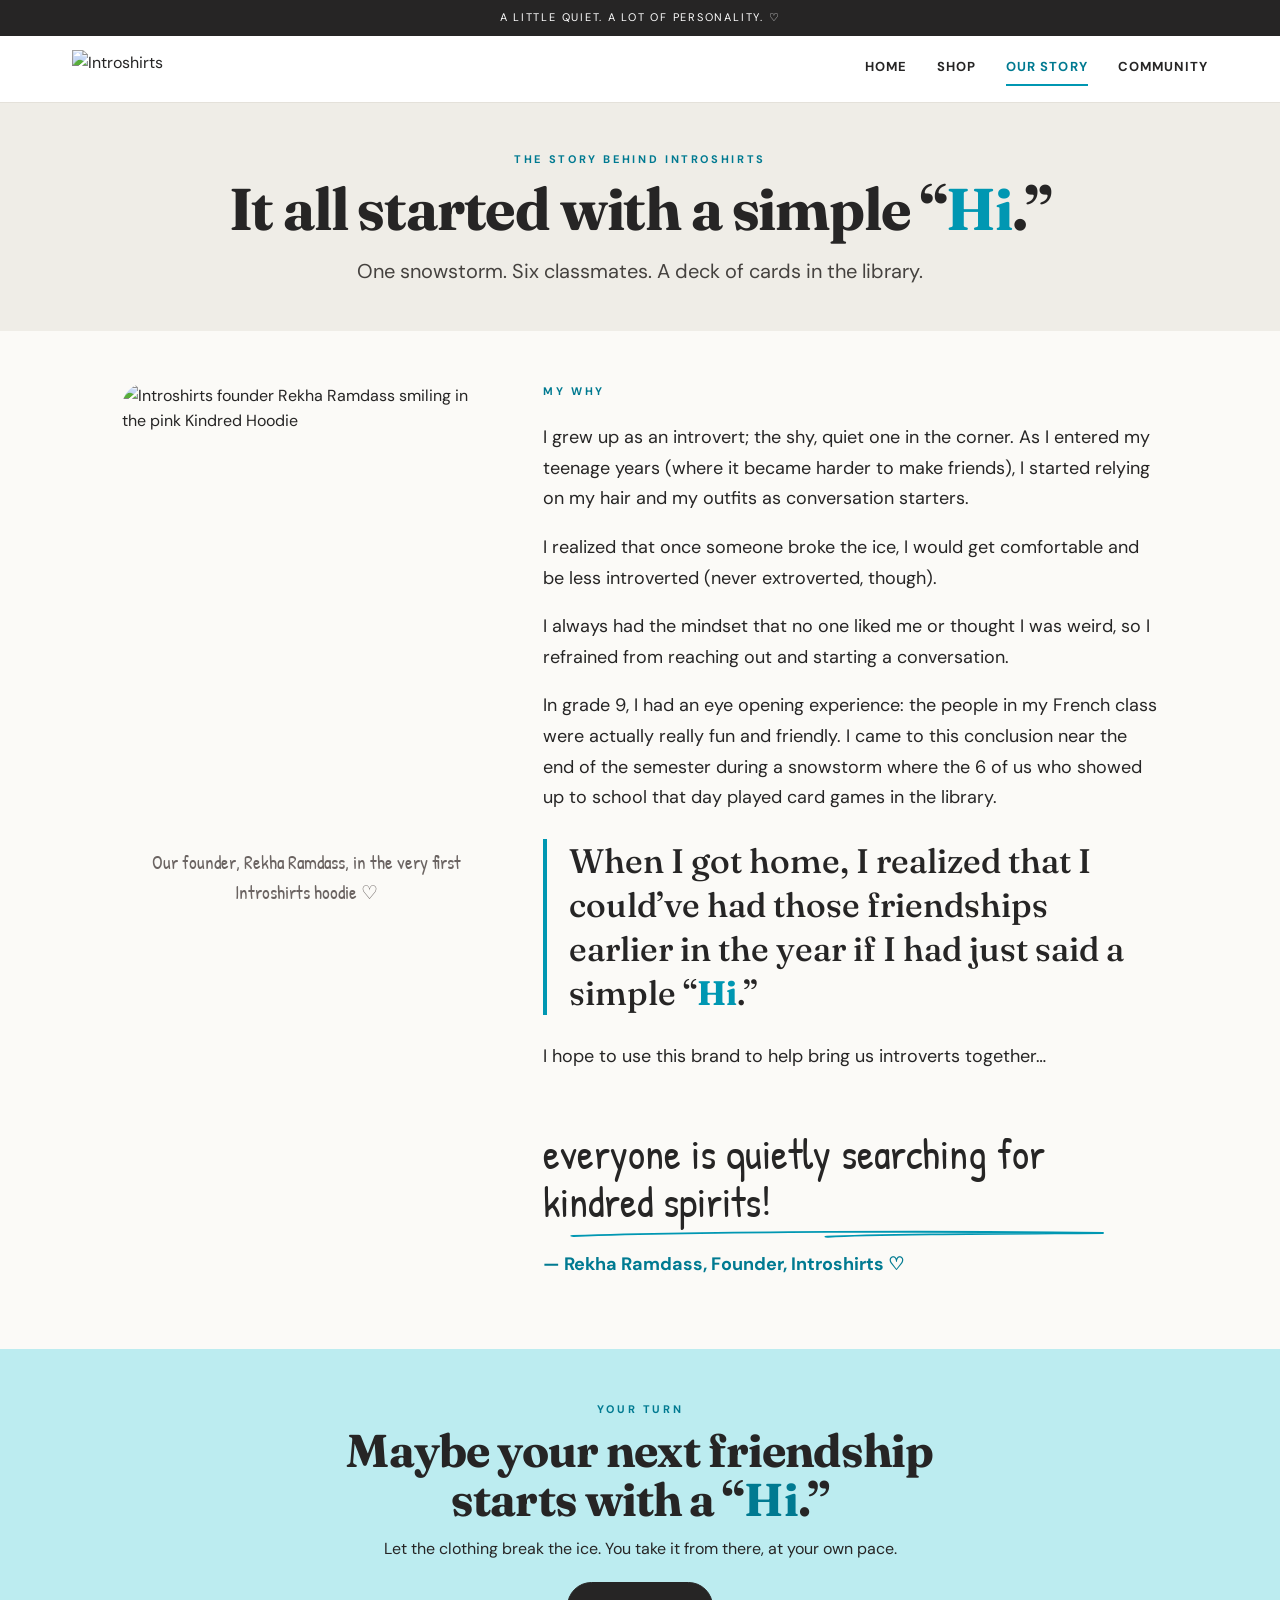
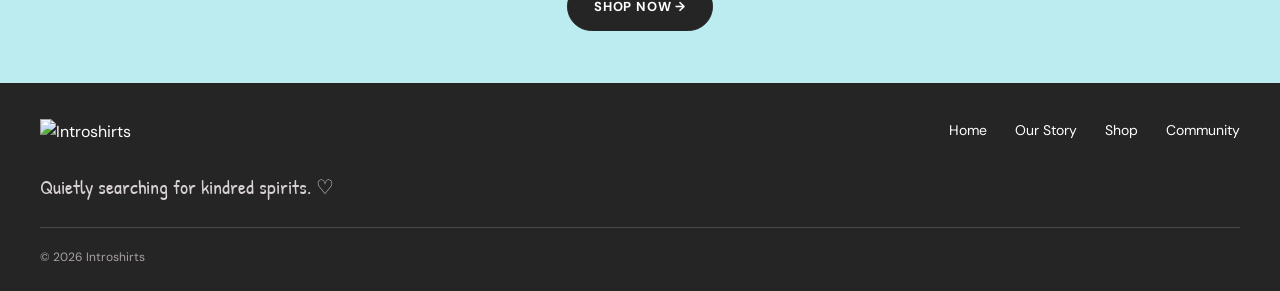
==== story.html @ 3ccbe6c5 "Add files via upload" ====
<!DOCTYPE html>
<html lang="en">
<head>
<meta charset="utf-8">
<meta name="viewport" content="width=device-width, initial-scale=1">
<title>Our Story — Introshirts</title>
<meta name="description" content="The story behind Introshirts: one snowstorm, six classmates, and the realization that friendship can start with a simple Hi.">
<link rel="icon" href="assets/favicon.svg" type="image/svg+xml">
<link rel="stylesheet" href="styles.css">
</head>
<body>

<div class="announcement">A little quiet. A lot of personality. ♡</div>

<header class="site">
  <div class="nav">
    <a class="logo" href="index.html" aria-label="Introshirts home"><img src="assets/logo.svg" alt="Introshirts"></a>
    <nav class="navlinks" aria-label="Main">
      <a href="index.html">Home</a>
      <a href="index.html#shop">Shop</a>
      <a class="active" href="story.html" aria-current="page">Our Story</a>
      <a href="index.html#community">Community</a>
    </nav>
  </div>
</header>

<main>

<section class="story-hero">
  <span class="tag-label">The story behind Introshirts</span>
  <h1>It all started with a simple “<span class="hi">Hi</span>.”</h1>
  <p>One snowstorm. Six classmates. A deck of cards in the library.</p>
</section>

<div class="story-layout">
  <div class="story-photo">
    <figure>
      <img src="assets/founder.jpg" alt="Introshirts founder Rekha Ramdass smiling in the pink Kindred Hoodie" width="1152" height="1412">
      <figcaption>Our founder, Rekha Ramdass, in the very first Introshirts hoodie ♡</figcaption>
    </figure>
  </div>

  <article class="story-body">
    <span class="tag-label" style="margin-bottom:22px">My why</span>
    <p>I grew up as an introvert; the shy, quiet one in the corner. As I entered my teenage years (where it became harder to make friends), I started relying on my hair and my outfits as conversation starters.</p>
    <p>I realized that once someone broke the ice, I would get comfortable and be less introverted (never extroverted, though).</p>
    <p>I always had the mindset that no one liked me or thought I was weird, so I refrained from reaching out and starting a conversation.</p>
    <p>In grade 9, I had an eye opening experience: the people in my French class were actually really fun and friendly. I came to this conclusion near the end of the semester during a snowstorm where the 6 of us who showed up to school that day played card games in the library.</p>
    <p class="big">When I got home, I realized that I could’ve had those friendships earlier in the year if I had just said a simple “<span class="hi">Hi</span>.”</p>
    <p>I hope to use this brand to help bring us introverts together…</p>
    <p class="closing slogan">everyone is quietly searching for kindred spirits!</p>
    <p class="signature">— Rekha Ramdass, Founder, Introshirts ♡</p>
  </article>
</div>

<section class="cta">
  <span class="tag-label">Your turn</span>
  <h2>Maybe your next friendship starts with a “<span class="hi">Hi</span>.”</h2>
  <p>Let the clothing break the ice. You take it from there, at your own pace.</p>
  <a class="btn" href="index.html#shop">Shop Now →</a>
</section>

</main>

<footer class="site">
  <div class="footer-inner">
    <div>
      <img src="assets/logo-white.svg" alt="Introshirts">
      <p>Quietly searching for kindred spirits. ♡</p>
    </div>
    <nav class="footer-links" aria-label="Footer">
      <a href="index.html">Home</a>
      <a href="story.html">Our Story</a>
      <a href="index.html#shop">Shop</a>
      <a href="index.html#community">Community</a>
    </nav>
  </div>
  <div class="footer-bottom">© 2026 Introshirts</div>
</footer>

</body>
</html>
---- styles.css ----
/* Introshirts — shared styles for index.html and story.html */
@import url('https://fonts.googleapis.com/css2?family=DM+Sans:wght@400;500;700&family=Fraunces:opsz,wght@9..144,500;9..144,700&family=Patrick+Hand&display=swap');

:root {
  --ink: #262525;
  --muted: #6b6462;
  --cream: #fbfaf7;
  --stone: #efede7;
  --mist: #e1edef;
  --aqua: #bcecf0;
  --aqua-pale: #e4f6f8;
  --teal: #0097b2;        /* the "HI" teal from the logo */
  --teal-deep: #007a91;   /* small text on light backgrounds */
  --line: #e4e1da;
  --serif: 'Fraunces', Georgia, serif;
  --sans: 'DM Sans', Arial, Helvetica, sans-serif;
  --hand: 'Patrick Hand', 'Comic Sans MS', cursive;
}

* { box-sizing: border-box; }
html { scroll-behavior: smooth; }
body { margin: 0; background: var(--cream); color: var(--ink); font-family: var(--sans); line-height: 1.6; -webkit-font-smoothing: antialiased; }
img { max-width: 100%; height: auto; display: block; }
a { color: inherit; text-decoration: none; }
h1, h2, h3, p { margin-top: 0; }
h1, h2 { font-family: var(--serif); font-weight: 700; line-height: 1.06; letter-spacing: -0.02em; text-wrap: balance; }
:focus-visible { outline: 3px solid var(--teal); outline-offset: 3px; border-radius: 4px; }

/* Every "Hi" on the site wears the logo teal */
.hi { color: var(--teal); font-weight: 700; }

/* ---------- Header ---------- */
.announcement { background: var(--ink); color: #fff; text-align: center; padding: 9px 16px; font-size: 11px; letter-spacing: 0.16em; text-transform: uppercase; }
header.site { background: #fff; position: sticky; top: 0; z-index: 10; border-bottom: 1px solid var(--line); }
.nav { max-width: 1200px; margin: auto; display: flex; align-items: center; justify-content: space-between; gap: 24px; padding: 14px 32px; }
.nav .logo img { height: 38px; width: auto; }
.navlinks { display: flex; gap: 30px; font-size: 13px; font-weight: 700; letter-spacing: 0.08em; text-transform: uppercase; }
.navlinks a { white-space: nowrap; padding: 6px 0; border-bottom: 2px solid transparent; }
.navlinks a:hover, .navlinks a.active { border-color: var(--teal); color: var(--teal-deep); }

/* ---------- Buttons & labels ---------- */
.btn { display: inline-flex; align-items: center; justify-content: center; gap: 6px; padding: 15px 26px; border-radius: 999px; border: 1.5px solid var(--ink); background: var(--ink); color: #fff; font: 700 13px var(--sans); letter-spacing: 0.06em; text-transform: uppercase; cursor: pointer; transition: transform .2s, background .2s; }
.btn:hover { transform: translateY(-2px); background: var(--teal-deep); border-color: var(--teal-deep); }
.btn.light { background: #fff; color: var(--ink); border-color: #fff; }
.btn.outline { background: transparent; color: var(--ink); }
.btn.light:hover, .btn.outline:hover { background: var(--ink); color: #fff; border-color: var(--ink); }
.buttons { display: flex; gap: 12px; flex-wrap: wrap; margin-top: 20px; }
.tag-label { display: block; font-size: 11px; font-weight: 700; letter-spacing: 0.24em; text-transform: uppercase; color: var(--teal-deep); }
.section-title { font-size: clamp(30px, 3.8vw, 46px); margin: 8px 0 10px; }
.wrap { max-width: 1200px; margin: auto; padding: 52px 32px; }
.center { text-align: center; }
.lede { font-size: 17px; margin-bottom: 0; color: var(--muted); max-width: 560px; }
.center .lede { margin-left: auto; margin-right: auto; }
.note { font-size: 12px; color: var(--muted); margin: 22px 0 0; }

/* ---------- Hero ---------- */
.hero { background: var(--stone); overflow: hidden; }
.hero-inner { max-width: 1200px; margin: auto; display: grid; grid-template-columns: 1.05fr .95fr; gap: 40px; align-items: center; padding: 36px 32px 0; }
.hero-copy { padding-bottom: 36px; }
.hero h1 { margin: 0 0 16px; }
.hero h1 img { width: min(100%, 430px); }
.hero p { font-size: clamp(20px, 2vw, 24px); line-height: 1.45; max-width: 470px; color: #45423f; }
.slogan { font-family: var(--hand); font-size: 26px; line-height: 1.2; margin: 26px 0 0; display: inline-block; position: relative; padding-bottom: 12px; }
.slogan::after { content: ""; position: absolute; left: 4%; right: 8%; bottom: 0; height: 9px; background: no-repeat center/100% 100% url("data:image/svg+xml,%3Csvg xmlns='http://www.w3.org/2000/svg' viewBox='0 0 200 12' preserveAspectRatio='none'%3E%3Cpath d='M2 8 C50 2 140 1 198 4 C150 5 110 6 96 9' fill='none' stroke='%230097b2' stroke-width='2.4' stroke-linecap='round'/%3E%3C/svg%3E"); }
.hero-visual { position: relative; align-self: end; width: min(100%, 340px); justify-self: center; }
.hero-visual img { width: 100%; aspect-ratio: 4 / 5; object-fit: cover; border-radius: 300px 300px 0 0; }

/* ---------- Marquee ---------- */
.marquee { background: var(--aqua); overflow: hidden; padding: 16px 0; font-size: 12px; font-weight: 700; letter-spacing: 0.18em; text-transform: uppercase; white-space: nowrap; }
.marquee-track { display: inline-flex; animation: slide 36s linear infinite; }
.marquee-track span { padding-right: 34px; }
.marquee .hi { color: var(--teal-deep); }
@keyframes slide { to { transform: translateX(-50%); } }

/* ---------- Story teaser ---------- */
.story-teaser { display: grid; grid-template-columns: .8fr 1fr; gap: 56px; align-items: center; }
.story-teaser p { font-size: 17px; line-height: 1.65; margin-bottom: 12px; color: var(--muted); }
.story-art { position: relative; min-height: 280px; border-radius: 24px; background: var(--mist); display: grid; place-items: center; padding: 36px; }
.story-teaser .say-hi { color: var(--ink); margin: 0; text-align: center; font-family: var(--hand); font-size: clamp(44px, 4.6vw, 64px); line-height: 1; transform: rotate(-4deg); }
.say-hi .hi { font-size: 1.9em; letter-spacing: 0.02em; vertical-align: -0.08em; }
.say-hi-sub { display: block; position: relative; width: fit-content; margin: 14px auto 0; padding-bottom: 18px; font-size: 0.5em; }
.say-hi-sub::after { content: ""; position: absolute; left: -6%; right: -6%; bottom: 0; height: 12px; background: no-repeat center/100% 100% url("data:image/svg+xml,%3Csvg xmlns='http://www.w3.org/2000/svg' viewBox='0 0 200 12' preserveAspectRatio='none'%3E%3Cpath d='M2 8 C50 2 140 1 198 4 C150 5 110 6 96 9' fill='none' stroke='%230097b2' stroke-width='2.4' stroke-linecap='round'/%3E%3C/svg%3E"); }
.bubble { position: absolute; background: #fff; border-radius: 999px; padding: 10px 20px; font-family: var(--hand); font-size: 19px; box-shadow: 0 10px 26px rgba(38, 37, 37, .1); }
.bubble.one { top: -16px; right: 14px; transform: rotate(6deg); }
.bubble.two { bottom: -16px; left: 14px; transform: rotate(-5deg); }

/* ---------- Products ---------- */
.products { background: var(--stone); }
.products-grid { display: grid; grid-template-columns: 1fr 1fr; gap: 20px; margin: 28px auto 0; max-width: 820px; }
.product-card { background: #fff; border-radius: 22px; overflow: hidden; }
.product-card img { width: 100%; aspect-ratio: 1152 / 1412; object-fit: cover; object-position: 50% 100%; }
.product-meta { padding: 14px 20px 16px; display: flex; flex-wrap: wrap; justify-content: space-between; align-items: start; gap: 12px; }
.product-meta > div { flex: 1; min-width: 0; }
.options-bar { max-width: 820px; margin: 14px auto 0; background: #fff; border-radius: 22px; padding: 18px 28px; display: flex; flex-direction: column; align-items: center; gap: 14px; }
.options-bar .swatches + .swatches { width: 100%; justify-content: center; padding-top: 14px; border-top: 1px solid var(--line); }
.icon-text { display: flex; flex-direction: column; line-height: 1.3; }
.icon-text b { color: var(--ink); }
.size-chip { min-width: 30px; height: 30px; padding: 0 6px; border-radius: 8px; border: 1.5px solid var(--ink); display: grid; place-items: center; font-weight: 700; font-size: 12px; color: var(--ink); }
.swatches .now { color: var(--teal-deep); font-weight: 700; }
.options-bar .enquire { width: 100%; margin: 0; padding-top: 14px; border-top: 1px solid var(--line); text-align: center; font-size: 14px; color: var(--muted); }
.swatches { list-style: none; margin: 0; padding: 0; display: flex; align-items: center; flex-wrap: wrap; gap: 8px 20px; font-size: 13px; color: var(--muted); }
.swatches li { display: inline-flex; align-items: center; gap: 8px; }
.swatches .opt-label { flex: none; margin-right: 4px; font-size: 11px; font-weight: 700; letter-spacing: 0.12em; text-transform: uppercase; color: var(--ink); }
.icon-chip { width: 40px; height: 40px; border-radius: 50%; background: var(--aqua-pale); border: 1px solid rgba(38, 37, 37, .14); display: grid; place-items: center; }
.icon-chip img { width: 26px; height: 26px; aspect-ratio: auto; object-fit: contain; }
.product-card { display: flex; flex-direction: column; }
.product-meta { flex: 1; align-content: start; }
.swatches .dot { width: 20px; height: 20px; border-radius: 50%; border: 1px solid rgba(38, 37, 37, .22); }
.product-meta h3 { margin: 0 0 4px; font-size: 18px; }
.product-meta p { margin: 0; font-size: 14px; color: var(--muted); }
.pill { flex: none; background: var(--aqua); color: #1d5d68; border-radius: 999px; padding: 6px 12px; font-size: 10px; font-weight: 700; letter-spacing: 0.1em; text-transform: uppercase; }

.shop-block { margin-top: 48px; }

/* ---------- Designs ---------- */
.design-grid { display: grid; grid-template-columns: repeat(4, 1fr); gap: 18px; margin-top: 44px; }
.design { text-align: left; }
.icon-pick { margin-top: 30px; }
.pick-note { font-size: 14px; color: var(--muted); margin: 0; }
.icon-pick .design h3 { font-size: 14px; margin: 10px 2px 0; text-align: center; }
.icon-pick .design p { display: none; }
.icon-pick .design .art { padding: 16px; border-radius: 16px; }
.pick-title { font-family: var(--serif); font-size: 22px; line-height: 1.1; letter-spacing: -0.01em; margin: 8px 0 6px; }
.design-grid.two { grid-template-columns: repeat(2, 120px); justify-content: center; gap: 16px; margin-top: 18px; }
.design .art { aspect-ratio: 1; border-radius: 20px; display: grid; place-items: center; padding: 26px; background: var(--mist); transition: transform .25s; }
.design:hover .art { transform: translateY(-4px) rotate(-1deg); }
.design .art { overflow: hidden; }
.design .art img { width: 100%; height: 100%; min-height: 0; object-fit: contain; }
.design.aqua .art { background: var(--aqua); }
.design.dark .art { background: #2f2d33; }
.design.cream .art { background: #fff; border: 1px solid var(--line); }
.design h3 { margin: 16px 4px 2px; font-size: 18px; }
.design p { margin: 0 4px; font-size: 14px; color: var(--muted); }

/* ---------- Quote band ---------- */
.quote-band { background: var(--aqua); text-align: center; padding: 52px 24px; }
.quote-band h2 { font-size: clamp(28px, 3.8vw, 46px); max-width: 820px; margin: 10px auto 12px; }
.quote-band p { font-family: var(--hand); font-size: 24px; margin: 0; }
.quote-band .hi, .newsletter .hi { color: var(--teal-deep); }

/* ---------- Values ---------- */
.values { display: grid; grid-template-columns: repeat(3, 1fr); gap: 16px; margin-top: 26px; text-align: left; }
.value { padding: 22px 24px; border: 1px solid var(--line); border-radius: 20px; background: #fff; }
.value .emoji { font-size: 26px; }
.value h3 { font-size: 19px; margin: 6px 0 6px; }
.value p { margin: 0; color: var(--muted); }

/* ---------- Newsletter ---------- */
.newsletter { background: var(--stone); text-align: center; padding: 52px 24px; }
.newsletter h2 { font-size: clamp(30px, 3.8vw, 46px); margin: 8px 0 10px; }
.newsletter p { max-width: 520px; margin: 0 auto; }
.email-form { display: flex; gap: 8px; max-width: 480px; margin: 20px auto 8px; }
.email-form input { flex: 1; min-width: 0; border: 1.5px solid transparent; border-radius: 999px; padding: 15px 20px; font: 400 15px var(--sans); }
.email-form input:focus { outline: none; border-color: var(--teal); }
.form-msg { min-height: 20px; font-size: 13px; color: var(--teal-deep); font-weight: 700; }

/* ---------- Footer ---------- */
footer.site { background: var(--ink); color: #fff; padding: 36px 32px 24px; }
.footer-inner { max-width: 1200px; margin: auto; display: flex; justify-content: space-between; align-items: start; gap: 28px; flex-wrap: wrap; }
.footer-inner img { height: 40px; width: auto; }
.footer-inner p { font-family: var(--hand); font-size: 20px; color: #d9d2d2; margin: 12px 0 0; }
.footer-links { display: flex; gap: 28px; flex-wrap: wrap; font-size: 14px; }
.footer-links a:hover { color: var(--aqua); }
.footer-bottom { max-width: 1200px; margin: 24px auto 0; padding-top: 20px; border-top: 1px solid #4a4747; font-size: 12px; color: #a9a2a2; }

/* ---------- Story page ---------- */
.story-hero { background: var(--stone); text-align: center; padding: 48px 24px 44px; }
.story-hero h1 { font-size: clamp(36px, 4.6vw, 60px); max-width: 880px; margin: 10px auto 14px; }
.story-hero p { font-size: 20px; max-width: 600px; margin: 0 auto; color: #45423f; }
.story-layout { max-width: 1100px; margin: auto; padding: 52px 32px; display: grid; grid-template-columns: .6fr 1fr; gap: 52px; align-items: start; }
.story-photo { position: sticky; top: 100px; }
.story-photo img { width: 100%; aspect-ratio: 1152 / 1412; object-fit: cover; border-radius: 24px; }
.story-photo figcaption { font-family: var(--hand); font-size: 19px; text-align: center; margin-top: 12px; color: var(--muted); }
.story-photo figure { margin: 0; }
.story-body p { font-size: 18px; line-height: 1.7; margin-bottom: 18px; }
.story-body .big { font-family: var(--serif); font-weight: 500; font-size: clamp(26px, 3vw, 34px); line-height: 1.3; border-left: 4px solid var(--teal); padding-left: 22px; margin: 26px 0; }
.story-body .closing { font-family: var(--hand); font-size: clamp(30px, 3.6vw, 42px); line-height: 1.15; margin: 40px 0 10px; }
.signature { font-weight: 700; color: var(--teal-deep); }
.cta { background: var(--aqua); text-align: center; padding: 52px 24px; }
.cta h2 { font-size: clamp(28px, 3.8vw, 46px); max-width: 800px; margin: 8px auto 12px; }
.cta p { max-width: 520px; margin: 0 auto 20px; }
.cta .hi { color: var(--teal-deep); }

/* ---------- Responsive ---------- */
@media (max-width: 900px) {
  .design-grid { grid-template-columns: repeat(2, 1fr); }
  .design-grid.two { grid-template-columns: repeat(2, 120px); }
}
@media (max-width: 760px) {
  .nav { padding: 12px 14px; }
  .nav .logo img { height: 22px; }
  .navlinks { gap: 10px; font-size: 10px; letter-spacing: 0.02em; }
  .nav .logo { flex: none; }
  .wrap { padding: 40px 22px; }
  .hero-inner { grid-template-columns: 1fr; padding: 24px 18px 0; gap: 16px; }
  .hero-copy { padding-bottom: 0; }
  .hero-visual { width: min(70%, 260px); }
  .hero-copy { text-align: center; }
  .hero h1 { margin-bottom: 10px; }
  .hero h1 img { width: min(84%, 300px); margin: 0 auto; }
  .hero p { margin: 0 auto; font-size: 19px; }
  .story-teaser { grid-template-columns: 1fr; gap: 38px; }
  .story-art { min-height: 220px; }
  .values { grid-template-columns: 1fr; gap: 10px; }
  .value { padding: 16px 18px; display: grid; grid-template-columns: auto 1fr; column-gap: 12px; align-items: center; }
  .value .emoji { grid-row: span 2; }
  .value h3 { margin: 0 0 2px; font-size: 17px; }
  .value p { font-size: 14px; }
  .products-grid { gap: 10px; margin-top: 20px; }
  .product-card { border-radius: 16px; }
  .product-meta { padding: 10px 12px 12px; flex-direction: column; gap: 8px; }
  .product-meta h3 { font-size: 16px; }
  .product-meta p { font-size: 12.5px; line-height: 1.4; }
  .pill { font-size: 9px; padding: 5px 10px; }
  .options-bar { border-radius: 16px; margin-top: 10px; }
  .shop-block { margin-top: 36px; }
  .lede { font-size: 16px; }
  .nav { gap: 10px; }
  .footer-links { gap: 18px; }
  footer.site { padding: 30px 22px 20px; }
  .options-bar { align-items: flex-start; padding: 18px 22px; }
  .options-bar .swatches + .swatches { justify-content: flex-start; }
  .swatches .opt-label { flex-basis: 100%; }
  .email-form { flex-direction: column; }
  .story-layout { grid-template-columns: 1fr; gap: 28px; padding: 40px 22px; }
  .story-photo { position: static; max-width: 300px; margin: 0 auto; }
  .story-body p { font-size: 17px; }
  .quote-band, .newsletter, .cta { padding: 40px 22px; }
}
@media (prefers-reduced-motion: reduce) {
  html { scroll-behavior: auto; }
  .marquee-track { animation: none; }
  .btn, .design .art { transition: none; }
}
@media (max-width: 380px) {
  .nav { padding: 10px 14px; }
  .nav .logo img { height: 18px; }
  .navlinks { gap: 7px; font-size: 9px; letter-spacing: 0; }
  .announcement { font-size: 10px; letter-spacing: 0.1em; }
}
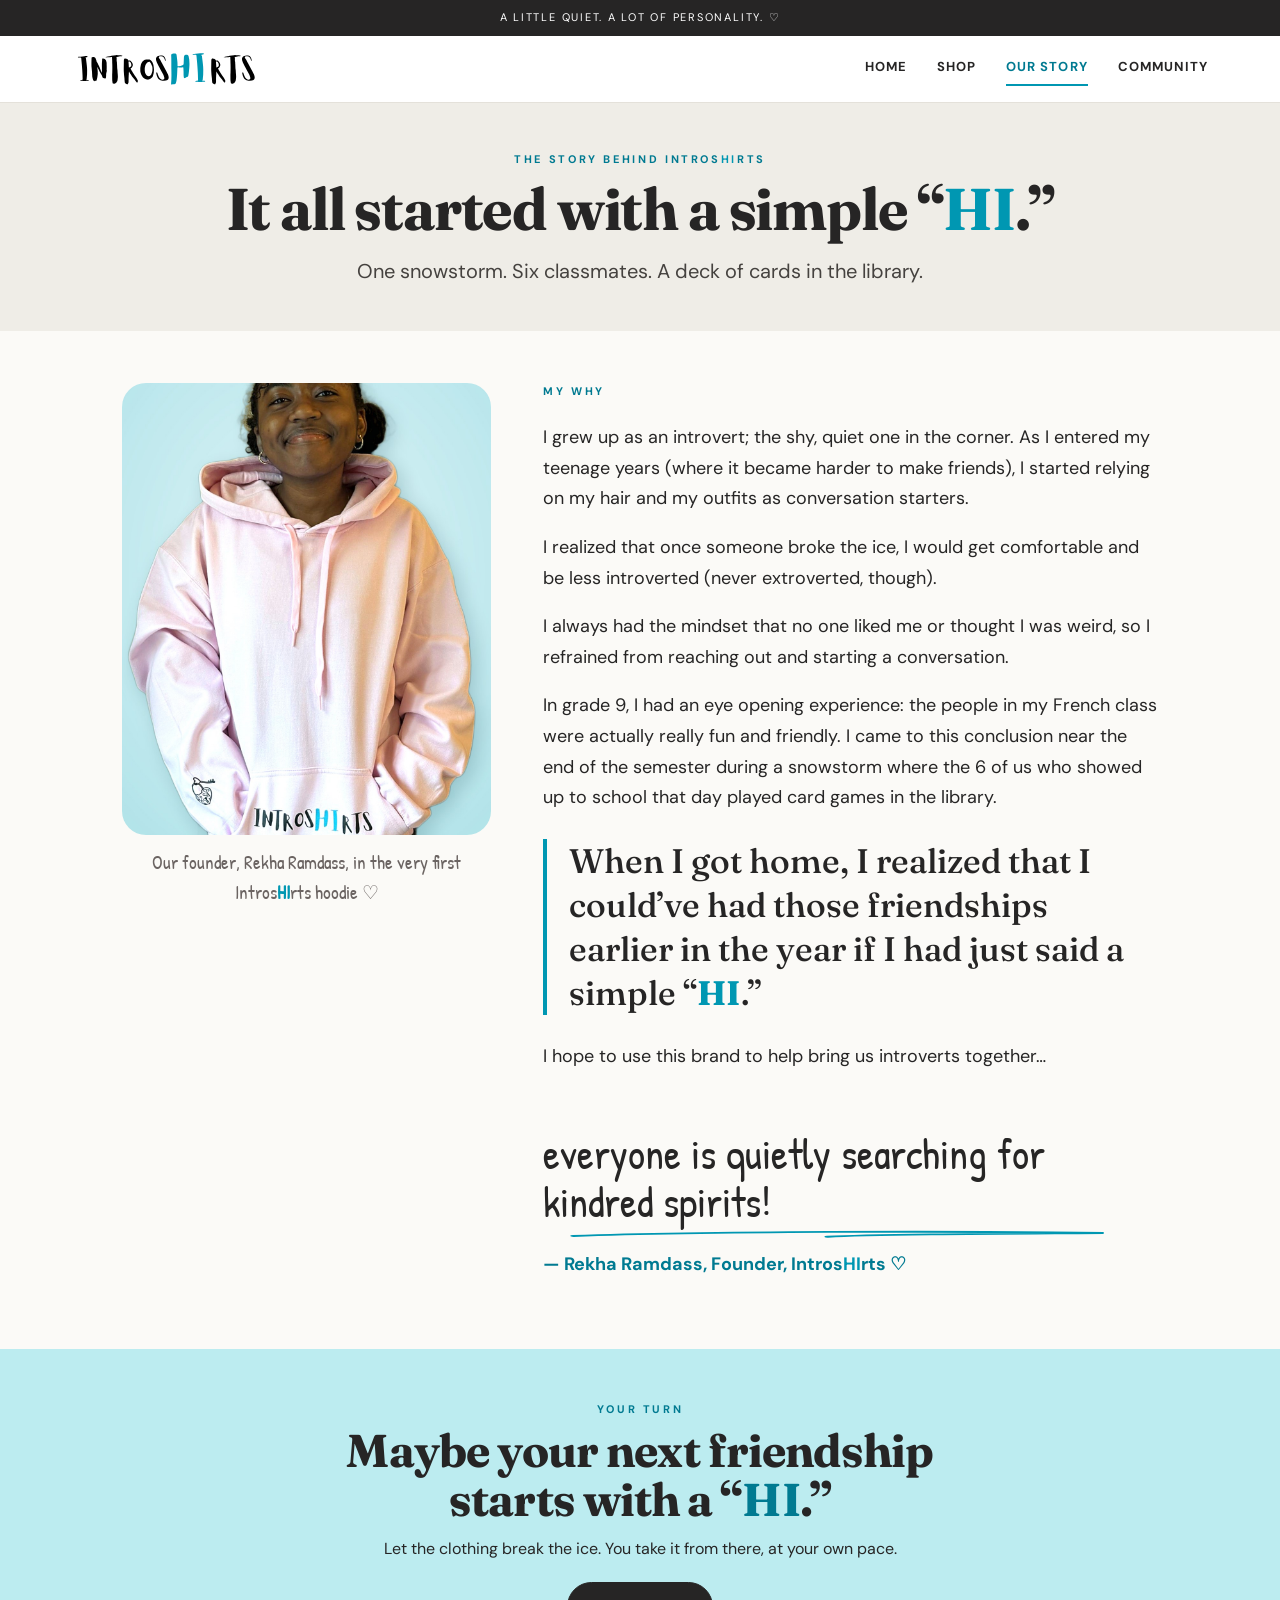
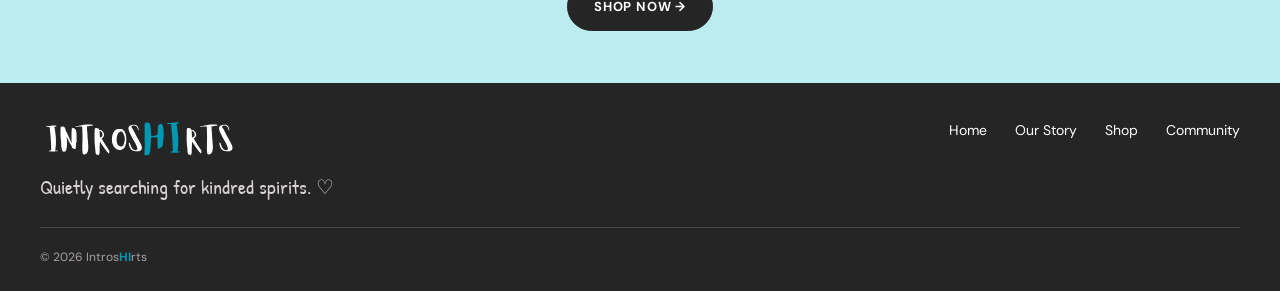
==== commit 81dab8b4: "Add files via upload" ====
--- a/story.html
+++ b/story.html
@@ -3,8 +3,8 @@
 <head>
 <meta charset="utf-8">
 <meta name="viewport" content="width=device-width, initial-scale=1">
-<title>Our Story — Introshirts</title>
-<meta name="description" content="The story behind Introshirts: one snowstorm, six classmates, and the realization that friendship can start with a simple Hi.">
+<title>Our Story — IntrosHIrts</title>
+<meta name="description" content="The story behind IntrosHIrts: one snowstorm, six classmates, and the realization that friendship can start with a simple HI.">
 <link rel="icon" href="assets/favicon.svg" type="image/svg+xml">
 <link rel="stylesheet" href="styles.css">
 </head>
@@ -14,7 +14,7 @@
 
 <header class="site">
   <div class="nav">
-    <a class="logo" href="index.html" aria-label="Introshirts home"><img src="assets/logo.svg" alt="Introshirts"></a>
+    <a class="logo" href="index.html" aria-label="IntrosHIrts home"><img src="assets/logo.svg" alt="IntrosHIrts"></a>
     <nav class="navlinks" aria-label="Main">
       <a href="index.html">Home</a>
       <a href="index.html#shop">Shop</a>
@@ -27,16 +27,16 @@
 <main>
 
 <section class="story-hero">
-  <span class="tag-label">The story behind Introshirts</span>
-  <h1>It all started with a simple “<span class="hi">Hi</span>.”</h1>
+  <span class="tag-label">The story behind Intros<span class="hi">HI</span>rts</span>
+  <h1>It all started with a simple “<span class="hi">HI</span>.”</h1>
   <p>One snowstorm. Six classmates. A deck of cards in the library.</p>
 </section>
 
 <div class="story-layout">
   <div class="story-photo">
     <figure>
-      <img src="assets/founder.jpg" alt="Introshirts founder Rekha Ramdass smiling in the pink Kindred Hoodie" width="1152" height="1412">
-      <figcaption>Our founder, Rekha Ramdass, in the very first Introshirts hoodie ♡</figcaption>
+      <img src="assets/founder.jpg" alt="IntrosHIrts founder Rekha Ramdass smiling in the pink Kindred Hoodie" width="1152" height="1412">
+      <figcaption>Our founder, Rekha Ramdass, in the very first Intros<span class="hi">HI</span>rts hoodie ♡</figcaption>
     </figure>
   </div>
 
@@ -46,16 +46,16 @@
     <p>I realized that once someone broke the ice, I would get comfortable and be less introverted (never extroverted, though).</p>
     <p>I always had the mindset that no one liked me or thought I was weird, so I refrained from reaching out and starting a conversation.</p>
     <p>In grade 9, I had an eye opening experience: the people in my French class were actually really fun and friendly. I came to this conclusion near the end of the semester during a snowstorm where the 6 of us who showed up to school that day played card games in the library.</p>
-    <p class="big">When I got home, I realized that I could’ve had those friendships earlier in the year if I had just said a simple “<span class="hi">Hi</span>.”</p>
+    <p class="big">When I got home, I realized that I could’ve had those friendships earlier in the year if I had just said a simple “<span class="hi">HI</span>.”</p>
     <p>I hope to use this brand to help bring us introverts together…</p>
     <p class="closing slogan">everyone is quietly searching for kindred spirits!</p>
-    <p class="signature">— Rekha Ramdass, Founder, Introshirts ♡</p>
+    <p class="signature">— Rekha Ramdass, Founder, Intros<span class="hi">HI</span>rts ♡</p>
   </article>
 </div>
 
 <section class="cta">
   <span class="tag-label">Your turn</span>
-  <h2>Maybe your next friendship starts with a “<span class="hi">Hi</span>.”</h2>
+  <h2>Maybe your next friendship starts with a “<span class="hi">HI</span>.”</h2>
   <p>Let the clothing break the ice. You take it from there, at your own pace.</p>
   <a class="btn" href="index.html#shop">Shop Now →</a>
 </section>
@@ -65,7 +65,7 @@
 <footer class="site">
   <div class="footer-inner">
     <div>
-      <img src="assets/logo-white.svg" alt="Introshirts">
+      <img src="assets/logo-white.svg" alt="IntrosHIrts">
       <p>Quietly searching for kindred spirits. ♡</p>
     </div>
     <nav class="footer-links" aria-label="Footer">
@@ -75,7 +75,7 @@
       <a href="index.html#community">Community</a>
     </nav>
   </div>
-  <div class="footer-bottom">© 2026 Introshirts</div>
+  <div class="footer-bottom">© 2026 Intros<span class="hi">HI</span>rts</div>
 </footer>
 
 </body>
--- a/styles.css
+++ b/styles.css
@@ -153,6 +153,35 @@
 .email-form input { flex: 1; min-width: 0; border: 1.5px solid transparent; border-radius: 999px; padding: 15px 20px; font: 400 15px var(--sans); }
 .email-form input:focus { outline: none; border-color: var(--teal); }
 .form-msg { min-height: 20px; font-size: 13px; color: var(--teal-deep); font-weight: 700; }
+
+.swatches .price { font-family: var(--serif); font-size: 22px; font-weight: 700; color: var(--ink); }
+.order-btn { margin-top: 2px; }
+
+/* ---------- Order form ---------- */
+.order { background: var(--cream); }
+.order-inner { max-width: 820px; margin: auto; padding: 52px 32px; }
+.order-form { margin-top: 24px; background: #fff; border: 1px solid var(--line); border-radius: 22px; padding: 24px 26px; display: grid; grid-template-columns: 1fr 1fr; gap: 14px 18px; }
+.order-form .honey { position: absolute; left: -9999px; width: 1px; height: 1px; opacity: 0; }
+.email-form .honey { position: absolute; left: -9999px; width: 1px; height: 1px; opacity: 0; }
+.item-pick { grid-column: 1 / -1; border: 0; margin: 0; padding: 0; display: grid; grid-template-columns: 1fr 1fr; gap: 12px; }
+.item-pick legend, .field { font-size: 11px; font-weight: 700; letter-spacing: 0.12em; text-transform: uppercase; color: var(--ink); }
+.item-pick legend { padding: 0; margin-bottom: 8px; }
+.item-pick label { position: relative; cursor: pointer; }
+.item-pick input { position: absolute; opacity: 0; }
+.item-pick span { display: flex; flex-direction: column; gap: 2px; padding: 14px 16px; border: 1.5px solid var(--line); border-radius: 14px; font-size: 15px; color: var(--muted); transition: border-color .15s, background .15s; }
+.item-pick span b { color: var(--ink); font-size: 16px; }
+.item-pick input:checked + span { border-color: var(--teal); background: var(--aqua-pale); }
+.item-pick input:focus-visible + span { outline: 3px solid var(--teal); outline-offset: 2px; }
+.field { display: flex; flex-direction: column; gap: 6px; }
+.field.wide, .order-foot, .order-form .form-msg { grid-column: 1 / -1; }
+.field select, .field input, .field textarea { font: 400 15px var(--sans); letter-spacing: 0; text-transform: none; color: var(--ink); background: #fff; border: 1.5px solid var(--line); border-radius: 10px; padding: 11px 12px; width: 100%; }
+.field select:focus, .field input:focus, .field textarea:focus { outline: none; border-color: var(--teal); }
+.field[hidden] { display: none; }
+.order-foot { display: flex; align-items: center; justify-content: space-between; gap: 16px; flex-wrap: wrap; padding-top: 14px; border-top: 1px solid var(--line); }
+.order-total { margin: 0; font-size: 16px; }
+.order-total b { font-family: var(--serif); font-size: 26px; margin-left: 6px; }
+.form-msg a { color: var(--teal-deep); text-decoration: underline; }
+.btn[disabled] { opacity: .6; cursor: default; transform: none; }
 
 /* ---------- Footer ---------- */
 footer.site { background: var(--ink); color: #fff; padding: 36px 32px 24px; }
@@ -219,6 +248,11 @@
   .footer-links { gap: 18px; }
   footer.site { padding: 30px 22px 20px; }
   .options-bar { align-items: flex-start; padding: 18px 22px; }
+  .order-btn { width: 100%; }
+  .order-inner { padding: 40px 22px; }
+  .order-form { grid-template-columns: 1fr; padding: 18px; }
+  .item-pick { grid-template-columns: 1fr; }
+  .order-foot .btn { width: 100%; }
   .options-bar .swatches + .swatches { justify-content: flex-start; }
   .swatches .opt-label { flex-basis: 100%; }
   .email-form { flex-direction: column; }
